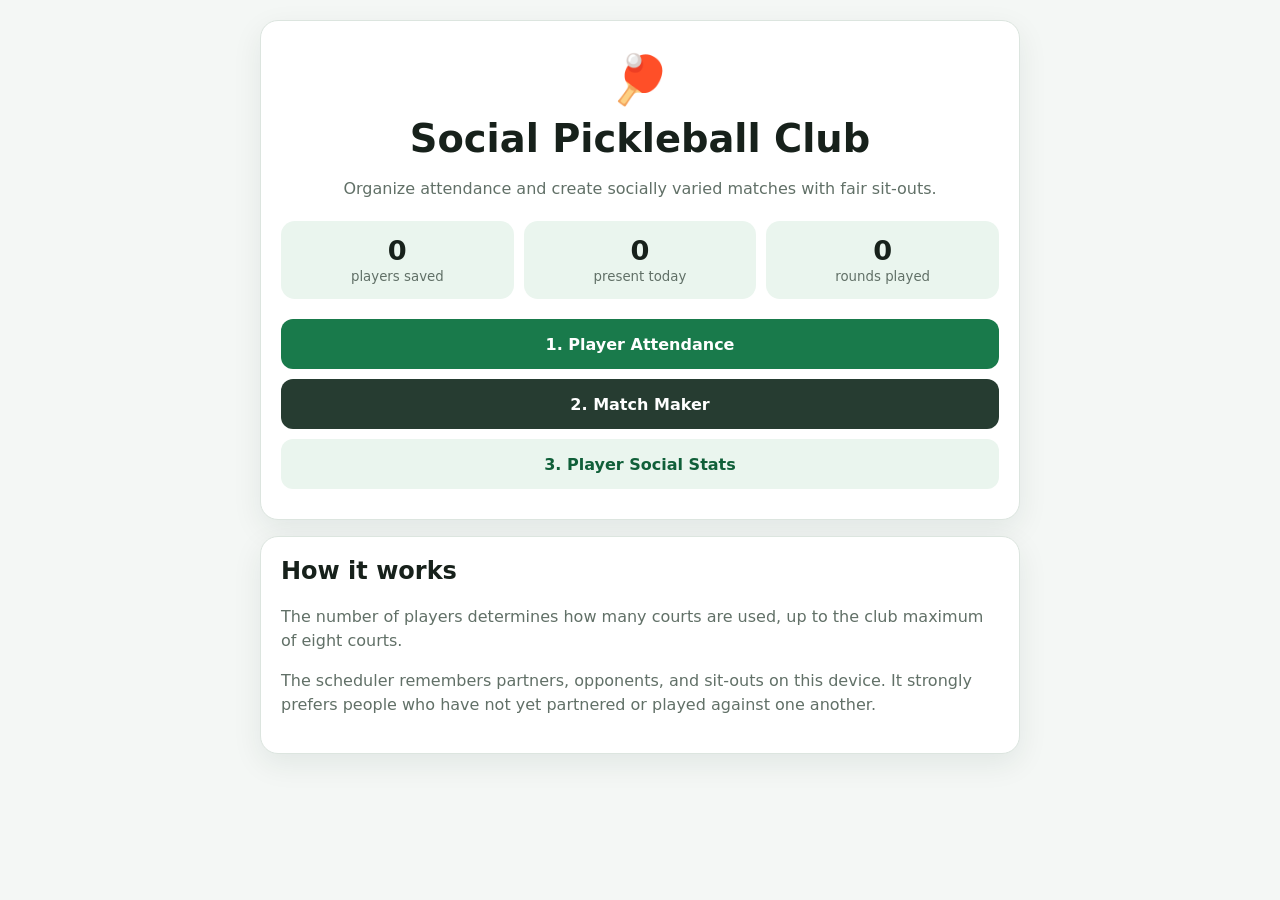
==== index.html @ 4aec197f "Add files via upload" ====
<!doctype html>
<html lang="en">
<head>
  <meta charset="utf-8">
  <meta name="viewport" content="width=device-width, initial-scale=1">
  <title>Social Pickleball Club</title>
  <link rel="stylesheet" href="styles.css">
</head>
<body>
  <main class="shell">
    <section class="hero card">
      <div class="brand-mark">🏓</div>
      <h1>Social Pickleball Club</h1>
      <p class="lead">Organize attendance and create socially varied matches with fair sit-outs.</p>

      <div class="summary-grid">
        <div class="stat"><span id="savedPlayers">0</span><small>players saved</small></div>
        <div class="stat"><span id="presentPlayers">0</span><small>present today</small></div>
        <div class="stat"><span id="roundCount">0</span><small>rounds played</small></div>
      </div>

      <div class="stack">
        <a class="button primary" href="attendance.html">1. Player Attendance</a>
        <a class="button secondary" href="matches.html">2. Match Maker</a>
        <a class="button ghost" href="stats.html">3. Player Social Stats</a>
      </div>
    </section>

    <section class="card info">
      <h2>How it works</h2>
      <p>The number of players determines how many courts are used, up to the club maximum of eight courts.</p>
      <p>The scheduler remembers partners, opponents, and sit-outs on this device. It strongly prefers people who have not yet partnered or played against one another.</p>
    </section>
  </main>
  <script src="storage.js"></script>
  <script>
    const state = PickleStorage.load();
    document.getElementById('savedPlayers').textContent = state.players.length;
    document.getElementById('presentPlayers').textContent = state.players.filter(p => p.present).length;
    document.getElementById('roundCount').textContent = state.rounds.length;
  </script>
</body>
</html>
---- styles.css ----
:root {
  --bg: #f4f7f5;
  --card: #ffffff;
  --ink: #17211b;
  --muted: #617067;
  --line: #dce5df;
  --accent: #197a4b;
  --accent-dark: #105f39;
  --soft: #eaf5ee;
  --danger: #a53b32;
  --shadow: 0 10px 30px rgba(18, 55, 35, 0.08);
}

* { box-sizing: border-box; }
html { -webkit-text-size-adjust: 100%; }
body {
  margin: 0;
  font-family: system-ui, -apple-system, BlinkMacSystemFont, "Segoe UI", sans-serif;
  background: var(--bg);
  color: var(--ink);
}
button, input, select { font: inherit; }
button { cursor: pointer; }

.shell {
  width: min(100% - 24px, 760px);
  margin: 0 auto;
  padding: 20px 0 90px;
}
.shell.wide { width: min(100% - 24px, 1040px); }

.card {
  background: var(--card);
  border: 1px solid var(--line);
  border-radius: 18px;
  box-shadow: var(--shadow);
  padding: 20px;
  margin-bottom: 16px;
}

.hero { text-align: center; padding: 30px 20px; }
.brand-mark { font-size: 48px; }
h1 { font-size: clamp(1.6rem, 6vw, 2.4rem); margin: 8px 0; }
h2 { margin-top: 0; }
.lead, .muted, .info p { color: var(--muted); line-height: 1.5; }

.topbar {
  display: flex;
  align-items: center;
  gap: 14px;
  padding: 6px 2px 16px;
}
.topbar h1 { margin: 0; font-size: clamp(1.35rem,5vw,2rem); }
.back-link { color: var(--accent-dark); text-decoration: none; font-weight: 700; white-space: nowrap; }

.summary-grid {
  display: grid;
  grid-template-columns: repeat(3,1fr);
  gap: 10px;
  margin: 20px 0;
}
.stat {
  background: var(--soft);
  border-radius: 14px;
  padding: 14px 8px;
  text-align: center;
}
.stat span { display: block; font-size: 1.7rem; font-weight: 800; }
.stat small { color: var(--muted); }

.stack { display: grid; gap: 10px; }
.button {
  display: inline-flex;
  align-items: center;
  justify-content: center;
  min-height: 50px;
  padding: 12px 16px;
  border: 0;
  border-radius: 12px;
  font-weight: 800;
  text-decoration: none;
}
.primary { background: var(--accent); color: white; }
.primary:hover { background: var(--accent-dark); }
.secondary { background: #263c31; color: white; }
.ghost { background: var(--soft); color: var(--accent-dark); }
.danger { background: #f8e7e5; color: var(--danger); }
.compact { min-height: 40px; padding: 8px 12px; }

.add-row { display: grid; grid-template-columns: 1fr auto; gap: 8px; }
input, select {
  width: 100%;
  min-height: 46px;
  border: 1px solid #cbd8d0;
  border-radius: 11px;
  padding: 10px 12px;
  background: white;
}
.toolbar { display: flex; flex-wrap: wrap; gap: 8px; margin: 12px 0; }

.attendance-summary {
  display: flex;
  justify-content: space-between;
  gap: 12px;
  padding: 12px 0;
  border-top: 1px solid var(--line);
  border-bottom: 1px solid var(--line);
  color: var(--muted);
}
.player-list { margin-top: 8px; }
.player-row {
  display: flex;
  align-items: center;
  justify-content: space-between;
  min-height: 54px;
  border-bottom: 1px solid var(--line);
}
.player-check { display: flex; align-items: center; gap: 12px; flex: 1; font-weight: 650; }
.player-check input { width: 22px; min-height: auto; height: 22px; }
.icon-button {
  width: 42px; height: 42px; border: 0; background: transparent;
  font-size: 26px; color: #8e413b;
}
.empty { color: var(--muted); text-align: center; padding: 14px; }

.sticky-actions {
  position: fixed;
  left: 12px; right: 12px; bottom: 12px;
  display: flex;
  justify-content: center;
  pointer-events: none;
}
.sticky-actions .button {
  width: min(100%, 736px);
  box-shadow: 0 8px 30px rgba(0,0,0,.18);
  pointer-events: auto;
}

.settings-row {
  display: grid;
  grid-template-columns: repeat(3,1fr);
  gap: 12px;
}
.settings-row label { color: var(--muted); font-size: .9rem; }
.settings-row select { margin-top: 5px; }

.round-heading { display: flex; justify-content: space-between; align-items: center; gap: 10px; }
.round-heading h2 { margin: 0; }
.pill, .chip {
  display: inline-block;
  background: var(--soft);
  color: var(--accent-dark);
  border-radius: 999px;
  padding: 7px 10px;
  font-weight: 800;
}
.court-grid {
  display: grid;
  grid-template-columns: repeat(3,1fr);
  gap: 12px;
  margin-top: 16px;
}
.court-card {
  border: 1px solid var(--line);
  border-radius: 16px;
  padding: 14px;
  text-align: center;
  background: #fbfdfb;
}
.court-card h3 { margin: 0 0 10px; color: var(--accent-dark); }
.team { font-weight: 800; line-height: 1.45; }
.team span { color: var(--muted); font-weight: 600; }
.vs { font-size: .75rem; font-weight: 900; color: var(--muted); margin: 8px 0; }
.bye-box {
  margin-top: 16px;
  padding: 14px;
  background: #fff7df;
  border-radius: 14px;
}
.bye-box h3 { margin-top: 0; }
.chips { display: flex; flex-wrap: wrap; gap: 8px; }
.history-round { border-top: 1px solid var(--line); padding: 10px 0; }
.history-round summary { cursor: pointer; font-weight: 800; }
.history-round summary span { color: var(--muted); font-weight: 500; }
.history-body { color: var(--muted); }
.hidden { display: none !important; }

@media (max-width: 700px) {
  .settings-row { grid-template-columns: 1fr; }
  .court-grid { grid-template-columns: 1fr 1fr; }
  .attendance-summary { flex-direction: column; gap: 4px; }
}
@media (max-width: 430px) {
  .shell { width: min(100% - 16px, 760px); padding-top: 10px; }
  .card { border-radius: 14px; padding: 15px; }
  .summary-grid { gap: 6px; }
  .stat { padding: 10px 5px; }
  .stat span { font-size: 1.4rem; }
  .stat small { font-size: .72rem; }
  .court-grid { grid-template-columns: 1fr; }
  .topbar { align-items: flex-start; flex-direction: column; gap: 5px; }
}


.table-wrap {
  width: 100%;
  overflow-x: auto;
}
.stats-table {
  width: 100%;
  border-collapse: collapse;
  margin-top: 10px;
}
.stats-table th,
.stats-table td {
  padding: 12px 10px;
  border-bottom: 1px solid var(--line);
  text-align: left;
}
.stats-table th {
  color: var(--accent-dark);
  font-size: .9rem;
}
.stats-table td:not(:first-child),
.stats-table th:not(:first-child) {
  text-align: center;
}

@media (max-width: 620px) {
  .stats-table,
  .stats-table thead,
  .stats-table tbody,
  .stats-table th,
  .stats-table td,
  .stats-table tr {
    display: block;
    width: 100%;
  }

  .stats-table thead {
    display: none;
  }

  .stats-table tr {
    border: 1px solid var(--line);
    border-radius: 12px;
    margin-bottom: 10px;
    padding: 8px 10px;
    background: #fbfdfb;
  }

  .stats-table td {
    display: flex;
    justify-content: space-between;
    gap: 12px;
    border-bottom: 1px solid var(--line);
    text-align: right !important;
    padding: 8px 0;
  }

  .stats-table td:last-child {
    border-bottom: 0;
  }

  .stats-table td::before {
    content: attr(data-label);
    font-weight: 700;
    color: var(--muted);
    text-align: left;
  }
}
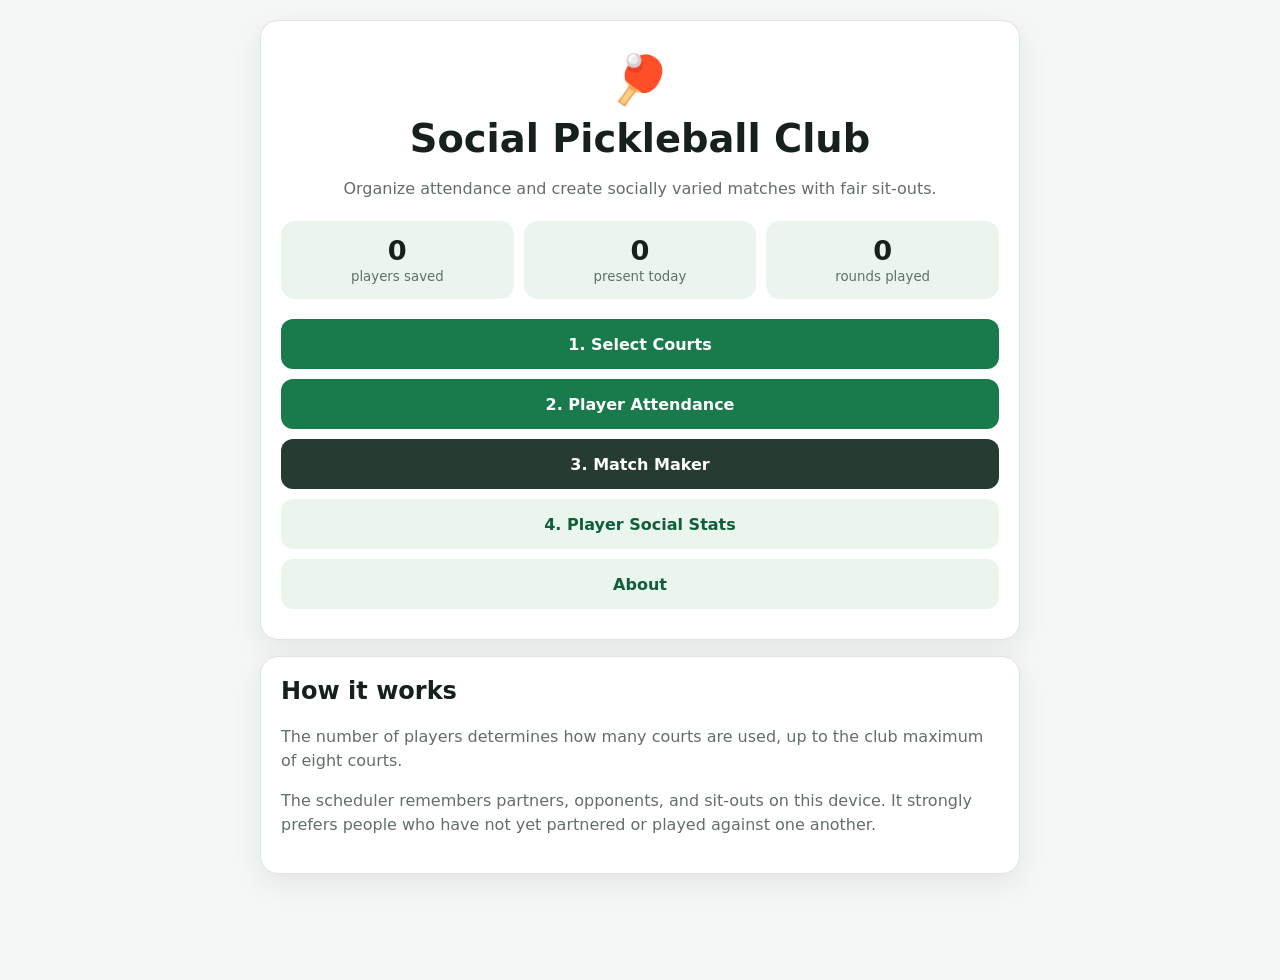
==== commit a1b53832: "Add files via upload" ====
--- a/index.html
+++ b/index.html
@@ -20,10 +20,12 @@
       </div>
 
       <div class="stack">
-        <a class="button primary" href="attendance.html">1. Player Attendance</a>
-        <a class="button secondary" href="matches.html">2. Match Maker</a>
-        <a class="button ghost" href="stats.html">3. Player Social Stats</a>
-      </div>
+<a class="button primary" href="courts.html">1. Select Courts</a>
+<a class="button primary" href="attendance.html">2. Player Attendance</a>
+<a class="button secondary" href="matches.html">3. Match Maker</a>
+<a class="button ghost" href="stats.html">4. Player Social Stats</a>
+<a class="button ghost" href="about.html">About</a>
+</div>
     </section>
 
     <section class="card info">
--- a/styles.css
+++ b/styles.css
@@ -269,3 +269,38 @@
     text-align: left;
   }
 }
+
+.court-select-grid{display:grid;grid-template-columns:repeat(5,1fr);gap:10px;margin:18px 0}
+.court-toggle{position:relative}.court-toggle input{position:absolute;opacity:0;pointer-events:none}
+.court-toggle span{display:flex;min-height:58px;align-items:center;justify-content:center;border:2px solid var(--line);border-radius:14px;font-weight:850;font-size:1.15rem;background:white}
+.court-toggle input:checked+span{border-color:var(--accent);background:var(--soft);color:var(--accent-dark)}
+.court-setting{display:flex;flex-direction:column;gap:5px;color:var(--muted);font-size:.9rem}
+.court-setting strong{color:var(--ink);font-size:1.05rem}.court-setting a{color:var(--accent-dark);font-weight:800}
+.court-card h3{font-size:1.55rem}.court-card .team{font-size:1.42rem;line-height:1.5}.court-card .vs{font-size:.92rem}
+.player-name-chip{font-size:1.12rem;padding:9px 13px}.history-body p{font-size:1.05rem;line-height:1.45}
+@media(max-width:620px){.court-select-grid{grid-template-columns:repeat(2,1fr)}.court-card h3{font-size:1.65rem}.court-card .team{font-size:1.5rem}}
+
+.about-copy {
+  max-width: 680px;
+  margin: 12px auto 24px;
+}
+.about-version {
+  text-align: left;
+  margin: 24px 0;
+}
+.about-version h2 {
+  margin-bottom: 14px;
+}
+.version-entry {
+  padding: 14px 0;
+  border-top: 1px solid var(--line);
+}
+.version-entry h3 {
+  margin: 0 0 6px;
+  color: var(--accent-dark);
+}
+.version-entry p {
+  margin: 0;
+  color: var(--muted);
+  line-height: 1.5;
+}
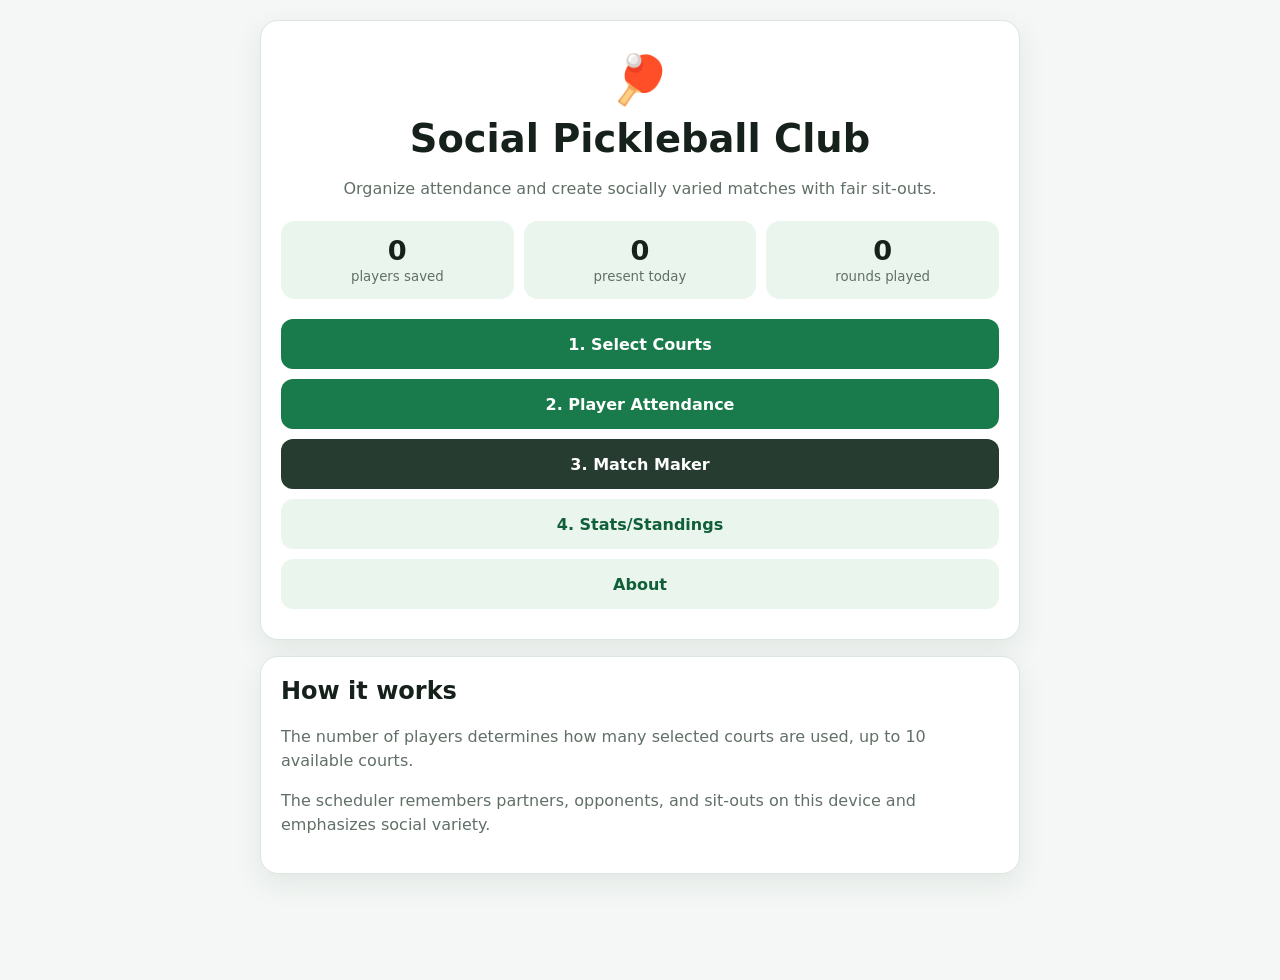
==== commit 1d987bf6: "Add files via upload" ====
--- a/index.html
+++ b/index.html
@@ -1,45 +1 @@
-<!doctype html>
-<html lang="en">
-<head>
-  <meta charset="utf-8">
-  <meta name="viewport" content="width=device-width, initial-scale=1">
-  <title>Social Pickleball Club</title>
-  <link rel="stylesheet" href="styles.css">
-</head>
-<body>
-  <main class="shell">
-    <section class="hero card">
-      <div class="brand-mark">🏓</div>
-      <h1>Social Pickleball Club</h1>
-      <p class="lead">Organize attendance and create socially varied matches with fair sit-outs.</p>
-
-      <div class="summary-grid">
-        <div class="stat"><span id="savedPlayers">0</span><small>players saved</small></div>
-        <div class="stat"><span id="presentPlayers">0</span><small>present today</small></div>
-        <div class="stat"><span id="roundCount">0</span><small>rounds played</small></div>
-      </div>
-
-      <div class="stack">
-<a class="button primary" href="courts.html">1. Select Courts</a>
-<a class="button primary" href="attendance.html">2. Player Attendance</a>
-<a class="button secondary" href="matches.html">3. Match Maker</a>
-<a class="button ghost" href="stats.html">4. Player Social Stats</a>
-<a class="button ghost" href="about.html">About</a>
-</div>
-    </section>
-
-    <section class="card info">
-      <h2>How it works</h2>
-      <p>The number of players determines how many courts are used, up to the club maximum of eight courts.</p>
-      <p>The scheduler remembers partners, opponents, and sit-outs on this device. It strongly prefers people who have not yet partnered or played against one another.</p>
-    </section>
-  </main>
-  <script src="storage.js"></script>
-  <script>
-    const state = PickleStorage.load();
-    document.getElementById('savedPlayers').textContent = state.players.length;
-    document.getElementById('presentPlayers').textContent = state.players.filter(p => p.present).length;
-    document.getElementById('roundCount').textContent = state.rounds.length;
-  </script>
-</body>
-</html>
+<!doctype html><html><head><meta charset="utf-8"><meta name="viewport" content="width=device-width,initial-scale=1"><title>Social Pickleball Club</title><link rel="stylesheet" href="styles.css"></head><body><main class="shell"><section class="hero card"><div class="brand-mark">🏓</div><h1>Social Pickleball Club</h1><p class="lead">Organize attendance and create socially varied matches with fair sit-outs.</p><div class="summary-grid"><div class="stat"><span id="savedPlayers">0</span><small>players saved</small></div><div class="stat"><span id="presentPlayers">0</span><small>present today</small></div><div class="stat"><span id="roundCount">0</span><small>rounds played</small></div></div><div class="stack"><a class="button primary" href="courts.html">1. Select Courts</a><a class="button primary" href="attendance.html">2. Player Attendance</a><a class="button secondary" href="matches.html">3. Match Maker</a><a class="button ghost" href="stats.html">4. Stats/Standings</a><a class="button ghost" href="about.html">About</a></div></section><section class="card info"><h2>How it works</h2><p>The number of players determines how many selected courts are used, up to 10 available courts.</p><p>The scheduler remembers partners, opponents, and sit-outs on this device and emphasizes social variety.</p></section></main><script src="storage.js"></script><script>const s=PickleStorage.load();savedPlayers.textContent=s.players.length;presentPlayers.textContent=s.players.filter(p=>p.present).length;roundCount.textContent=s.rounds.length;</script></body></html>
--- a/styles.css
+++ b/styles.css
@@ -1,306 +1,4 @@
-:root {
-  --bg: #f4f7f5;
-  --card: #ffffff;
-  --ink: #17211b;
-  --muted: #617067;
-  --line: #dce5df;
-  --accent: #197a4b;
-  --accent-dark: #105f39;
-  --soft: #eaf5ee;
-  --danger: #a53b32;
-  --shadow: 0 10px 30px rgba(18, 55, 35, 0.08);
-}
-
-* { box-sizing: border-box; }
-html { -webkit-text-size-adjust: 100%; }
-body {
-  margin: 0;
-  font-family: system-ui, -apple-system, BlinkMacSystemFont, "Segoe UI", sans-serif;
-  background: var(--bg);
-  color: var(--ink);
-}
-button, input, select { font: inherit; }
-button { cursor: pointer; }
-
-.shell {
-  width: min(100% - 24px, 760px);
-  margin: 0 auto;
-  padding: 20px 0 90px;
-}
-.shell.wide { width: min(100% - 24px, 1040px); }
-
-.card {
-  background: var(--card);
-  border: 1px solid var(--line);
-  border-radius: 18px;
-  box-shadow: var(--shadow);
-  padding: 20px;
-  margin-bottom: 16px;
-}
-
-.hero { text-align: center; padding: 30px 20px; }
-.brand-mark { font-size: 48px; }
-h1 { font-size: clamp(1.6rem, 6vw, 2.4rem); margin: 8px 0; }
-h2 { margin-top: 0; }
-.lead, .muted, .info p { color: var(--muted); line-height: 1.5; }
-
-.topbar {
-  display: flex;
-  align-items: center;
-  gap: 14px;
-  padding: 6px 2px 16px;
-}
-.topbar h1 { margin: 0; font-size: clamp(1.35rem,5vw,2rem); }
-.back-link { color: var(--accent-dark); text-decoration: none; font-weight: 700; white-space: nowrap; }
-
-.summary-grid {
-  display: grid;
-  grid-template-columns: repeat(3,1fr);
-  gap: 10px;
-  margin: 20px 0;
-}
-.stat {
-  background: var(--soft);
-  border-radius: 14px;
-  padding: 14px 8px;
-  text-align: center;
-}
-.stat span { display: block; font-size: 1.7rem; font-weight: 800; }
-.stat small { color: var(--muted); }
-
-.stack { display: grid; gap: 10px; }
-.button {
-  display: inline-flex;
-  align-items: center;
-  justify-content: center;
-  min-height: 50px;
-  padding: 12px 16px;
-  border: 0;
-  border-radius: 12px;
-  font-weight: 800;
-  text-decoration: none;
-}
-.primary { background: var(--accent); color: white; }
-.primary:hover { background: var(--accent-dark); }
-.secondary { background: #263c31; color: white; }
-.ghost { background: var(--soft); color: var(--accent-dark); }
-.danger { background: #f8e7e5; color: var(--danger); }
-.compact { min-height: 40px; padding: 8px 12px; }
-
-.add-row { display: grid; grid-template-columns: 1fr auto; gap: 8px; }
-input, select {
-  width: 100%;
-  min-height: 46px;
-  border: 1px solid #cbd8d0;
-  border-radius: 11px;
-  padding: 10px 12px;
-  background: white;
-}
-.toolbar { display: flex; flex-wrap: wrap; gap: 8px; margin: 12px 0; }
-
-.attendance-summary {
-  display: flex;
-  justify-content: space-between;
-  gap: 12px;
-  padding: 12px 0;
-  border-top: 1px solid var(--line);
-  border-bottom: 1px solid var(--line);
-  color: var(--muted);
-}
-.player-list { margin-top: 8px; }
-.player-row {
-  display: flex;
-  align-items: center;
-  justify-content: space-between;
-  min-height: 54px;
-  border-bottom: 1px solid var(--line);
-}
-.player-check { display: flex; align-items: center; gap: 12px; flex: 1; font-weight: 650; }
-.player-check input { width: 22px; min-height: auto; height: 22px; }
-.icon-button {
-  width: 42px; height: 42px; border: 0; background: transparent;
-  font-size: 26px; color: #8e413b;
-}
-.empty { color: var(--muted); text-align: center; padding: 14px; }
-
-.sticky-actions {
-  position: fixed;
-  left: 12px; right: 12px; bottom: 12px;
-  display: flex;
-  justify-content: center;
-  pointer-events: none;
-}
-.sticky-actions .button {
-  width: min(100%, 736px);
-  box-shadow: 0 8px 30px rgba(0,0,0,.18);
-  pointer-events: auto;
-}
-
-.settings-row {
-  display: grid;
-  grid-template-columns: repeat(3,1fr);
-  gap: 12px;
-}
-.settings-row label { color: var(--muted); font-size: .9rem; }
-.settings-row select { margin-top: 5px; }
-
-.round-heading { display: flex; justify-content: space-between; align-items: center; gap: 10px; }
-.round-heading h2 { margin: 0; }
-.pill, .chip {
-  display: inline-block;
-  background: var(--soft);
-  color: var(--accent-dark);
-  border-radius: 999px;
-  padding: 7px 10px;
-  font-weight: 800;
-}
-.court-grid {
-  display: grid;
-  grid-template-columns: repeat(3,1fr);
-  gap: 12px;
-  margin-top: 16px;
-}
-.court-card {
-  border: 1px solid var(--line);
-  border-radius: 16px;
-  padding: 14px;
-  text-align: center;
-  background: #fbfdfb;
-}
-.court-card h3 { margin: 0 0 10px; color: var(--accent-dark); }
-.team { font-weight: 800; line-height: 1.45; }
-.team span { color: var(--muted); font-weight: 600; }
-.vs { font-size: .75rem; font-weight: 900; color: var(--muted); margin: 8px 0; }
-.bye-box {
-  margin-top: 16px;
-  padding: 14px;
-  background: #fff7df;
-  border-radius: 14px;
-}
-.bye-box h3 { margin-top: 0; }
-.chips { display: flex; flex-wrap: wrap; gap: 8px; }
-.history-round { border-top: 1px solid var(--line); padding: 10px 0; }
-.history-round summary { cursor: pointer; font-weight: 800; }
-.history-round summary span { color: var(--muted); font-weight: 500; }
-.history-body { color: var(--muted); }
-.hidden { display: none !important; }
-
-@media (max-width: 700px) {
-  .settings-row { grid-template-columns: 1fr; }
-  .court-grid { grid-template-columns: 1fr 1fr; }
-  .attendance-summary { flex-direction: column; gap: 4px; }
-}
-@media (max-width: 430px) {
-  .shell { width: min(100% - 16px, 760px); padding-top: 10px; }
-  .card { border-radius: 14px; padding: 15px; }
-  .summary-grid { gap: 6px; }
-  .stat { padding: 10px 5px; }
-  .stat span { font-size: 1.4rem; }
-  .stat small { font-size: .72rem; }
-  .court-grid { grid-template-columns: 1fr; }
-  .topbar { align-items: flex-start; flex-direction: column; gap: 5px; }
-}
-
-
-.table-wrap {
-  width: 100%;
-  overflow-x: auto;
-}
-.stats-table {
-  width: 100%;
-  border-collapse: collapse;
-  margin-top: 10px;
-}
-.stats-table th,
-.stats-table td {
-  padding: 12px 10px;
-  border-bottom: 1px solid var(--line);
-  text-align: left;
-}
-.stats-table th {
-  color: var(--accent-dark);
-  font-size: .9rem;
-}
-.stats-table td:not(:first-child),
-.stats-table th:not(:first-child) {
-  text-align: center;
-}
-
-@media (max-width: 620px) {
-  .stats-table,
-  .stats-table thead,
-  .stats-table tbody,
-  .stats-table th,
-  .stats-table td,
-  .stats-table tr {
-    display: block;
-    width: 100%;
-  }
-
-  .stats-table thead {
-    display: none;
-  }
-
-  .stats-table tr {
-    border: 1px solid var(--line);
-    border-radius: 12px;
-    margin-bottom: 10px;
-    padding: 8px 10px;
-    background: #fbfdfb;
-  }
-
-  .stats-table td {
-    display: flex;
-    justify-content: space-between;
-    gap: 12px;
-    border-bottom: 1px solid var(--line);
-    text-align: right !important;
-    padding: 8px 0;
-  }
-
-  .stats-table td:last-child {
-    border-bottom: 0;
-  }
-
-  .stats-table td::before {
-    content: attr(data-label);
-    font-weight: 700;
-    color: var(--muted);
-    text-align: left;
-  }
-}
-
-.court-select-grid{display:grid;grid-template-columns:repeat(5,1fr);gap:10px;margin:18px 0}
-.court-toggle{position:relative}.court-toggle input{position:absolute;opacity:0;pointer-events:none}
-.court-toggle span{display:flex;min-height:58px;align-items:center;justify-content:center;border:2px solid var(--line);border-radius:14px;font-weight:850;font-size:1.15rem;background:white}
-.court-toggle input:checked+span{border-color:var(--accent);background:var(--soft);color:var(--accent-dark)}
-.court-setting{display:flex;flex-direction:column;gap:5px;color:var(--muted);font-size:.9rem}
-.court-setting strong{color:var(--ink);font-size:1.05rem}.court-setting a{color:var(--accent-dark);font-weight:800}
-.court-card h3{font-size:1.55rem}.court-card .team{font-size:1.42rem;line-height:1.5}.court-card .vs{font-size:.92rem}
-.player-name-chip{font-size:1.12rem;padding:9px 13px}.history-body p{font-size:1.05rem;line-height:1.45}
-@media(max-width:620px){.court-select-grid{grid-template-columns:repeat(2,1fr)}.court-card h3{font-size:1.65rem}.court-card .team{font-size:1.5rem}}
-
-.about-copy {
-  max-width: 680px;
-  margin: 12px auto 24px;
-}
-.about-version {
-  text-align: left;
-  margin: 24px 0;
-}
-.about-version h2 {
-  margin-bottom: 14px;
-}
-.version-entry {
-  padding: 14px 0;
-  border-top: 1px solid var(--line);
-}
-.version-entry h3 {
-  margin: 0 0 6px;
-  color: var(--accent-dark);
-}
-.version-entry p {
-  margin: 0;
-  color: var(--muted);
-  line-height: 1.5;
-}
+:root{--bg:#f4f7f5;--card:#fff;--ink:#17211b;--muted:#617067;--line:#dce5df;--accent:#197a4b;--accent-dark:#105f39;--soft:#eaf5ee;--danger:#a53b32;--shadow:0 10px 30px rgba(18,55,35,.08)}*{box-sizing:border-box}html{-webkit-text-size-adjust:100%}body{margin:0;font-family:system-ui,-apple-system,BlinkMacSystemFont,"Segoe UI",sans-serif;background:var(--bg);color:var(--ink)}button,input,select{font:inherit}button{cursor:pointer}.shell{width:min(100% - 24px,760px);margin:0 auto;padding:20px 0 90px}.shell.wide{width:min(100% - 24px,1040px)}.card{background:var(--card);border:1px solid var(--line);border-radius:18px;box-shadow:var(--shadow);padding:20px;margin-bottom:16px}.hero{text-align:center;padding:30px 20px}.brand-mark{font-size:48px}h1{font-size:clamp(1.6rem,6vw,2.4rem);margin:8px 0}h2{margin-top:0}.lead,.muted,.info p{color:var(--muted);line-height:1.5}.topbar{display:flex;align-items:center;gap:14px;padding:6px 2px 16px}.topbar h1{margin:0;font-size:clamp(1.35rem,5vw,2rem)}.back-link{color:var(--accent-dark);text-decoration:none;font-weight:700;white-space:nowrap}.summary-grid{display:grid;grid-template-columns:repeat(3,1fr);gap:10px;margin:20px 0}.stat{background:var(--soft);border-radius:14px;padding:14px 8px;text-align:center}.stat span{display:block;font-size:1.7rem;font-weight:800}.stat small{color:var(--muted)}.stack{display:grid;gap:10px}.button{display:inline-flex;align-items:center;justify-content:center;min-height:50px;padding:12px 16px;border:0;border-radius:12px;font-weight:800;text-decoration:none}.primary{background:var(--accent);color:#fff}.primary:hover{background:var(--accent-dark)}.secondary{background:#263c31;color:#fff}.ghost{background:var(--soft);color:var(--accent-dark)}.danger{background:#f8e7e5;color:var(--danger)}.compact{min-height:40px;padding:8px 12px}.add-row{display:grid;grid-template-columns:1fr auto;gap:8px}input,select{width:100%;min-height:46px;border:1px solid #cbd8d0;border-radius:11px;padding:10px 12px;background:#fff}.toolbar{display:flex;flex-wrap:wrap;gap:8px;margin:12px 0}.attendance-summary{display:flex;justify-content:space-between;gap:12px;padding:12px 0;border-top:1px solid var(--line);border-bottom:1px solid var(--line);color:var(--muted)}.player-list{margin-top:8px}.player-row{display:flex;align-items:center;justify-content:space-between;min-height:54px;border-bottom:1px solid var(--line)}.player-check{display:flex;align-items:center;gap:12px;flex:1;font-weight:650}.player-check input{width:22px;min-height:auto;height:22px}.icon-button{width:42px;height:42px;border:0;background:transparent;font-size:26px;color:#8e413b}.empty{color:var(--muted);text-align:center;padding:14px}.sticky-actions{position:fixed;left:12px;right:12px;bottom:12px;display:flex;justify-content:center;pointer-events:none}.sticky-actions .button{width:min(100%,736px);box-shadow:0 8px 30px rgba(0,0,0,.18);pointer-events:auto}.settings-row{display:grid;grid-template-columns:repeat(3,1fr);gap:12px}.settings-row label{color:var(--muted);font-size:.9rem}.settings-row select{margin-top:5px}.round-heading{display:flex;justify-content:space-between;align-items:center;gap:10px}.round-heading h2{margin:0}.pill,.chip{display:inline-block;background:var(--soft);color:var(--accent-dark);border-radius:999px;padding:7px 10px;font-weight:800}.court-grid{display:grid;grid-template-columns:repeat(3,1fr);gap:12px;margin-top:16px}.court-card{border:1px solid var(--line);border-radius:16px;padding:14px;text-align:center;background:#fbfdfb}.court-card h3{margin:0 0 10px;color:var(--accent-dark);font-size:1.55rem}.team{font-weight:800;line-height:1.5;font-size:1.42rem}.team span{color:var(--muted);font-weight:600}.vs{font-size:.92rem;font-weight:900;color:var(--muted);margin:8px 0}.bye-box{margin-top:16px;padding:14px;background:#fff7df;border-radius:14px}.bye-box h3{margin-top:0}.chips{display:flex;flex-wrap:wrap;gap:8px}.history-round{border-top:1px solid var(--line);padding:10px 0}.history-round summary{cursor:pointer;font-weight:800}.history-round summary span{color:var(--muted);font-weight:500}.history-body{color:var(--muted)}.history-body p{font-size:1.05rem;line-height:1.45}.hidden{display:none!important}.court-select-grid{display:grid;grid-template-columns:repeat(5,1fr);gap:10px;margin:18px 0}.court-toggle{position:relative}.court-toggle input{position:absolute;opacity:0;pointer-events:none}.court-toggle span{display:flex;min-height:58px;align-items:center;justify-content:center;border:2px solid var(--line);border-radius:14px;font-weight:850;font-size:1.15rem;background:#fff}.court-toggle input:checked+span{border-color:var(--accent);background:var(--soft);color:var(--accent-dark)}.court-setting{display:flex;flex-direction:column;gap:5px;color:var(--muted);font-size:.9rem}.court-setting strong{color:var(--ink);font-size:1.05rem}.court-setting a{color:var(--accent-dark);font-weight:800}.player-name-chip{font-size:1.12rem;padding:9px 13px}.table-wrap{width:100%;overflow-x:auto}.stats-table{width:100%;border-collapse:collapse;margin-top:10px}.stats-table th,.stats-table td{padding:12px 10px;border-bottom:1px solid var(--line);text-align:left}.stats-table th{color:var(--accent-dark);font-size:.9rem}.stats-table td:not(:first-child),.stats-table th:not(:first-child){text-align:center}.about-copy{max-width:680px;margin:12px auto 24px}.about-version{text-align:left;margin:24px 0}.about-version h2{margin-bottom:14px}.version-entry{padding:14px 0;border-top:1px solid var(--line)}.version-entry h3{margin:0 0 6px;color:var(--accent-dark)}.version-entry p{margin:0;color:var(--muted);line-height:1.5}.tournament-control{margin:16px 0 8px;padding:14px;border:1px solid var(--line);border-radius:14px;display:flex;align-items:center;justify-content:space-between;gap:18px;background:#fbfdfb}.small-note{margin:4px 0 0;font-size:.9rem}.switch{position:relative;display:inline-block;width:58px;height:32px;flex:0 0 auto}.switch input{opacity:0;width:0;height:0}.slider{position:absolute;inset:0;background:#c8d1cb;border-radius:999px;transition:.2s}.slider:before{content:"";position:absolute;width:24px;height:24px;left:4px;top:4px;background:#fff;border-radius:50%;transition:.2s;box-shadow:0 2px 6px rgba(0,0,0,.2)}.switch input:checked+.slider{background:var(--accent)}.switch input:checked+.slider:before{transform:translateX(26px)}.score-entry{display:grid;grid-template-columns:1fr 1fr;gap:8px;margin-top:14px;padding-top:12px;border-top:1px solid var(--line)}.score-entry label{font-size:.82rem;color:var(--muted);font-weight:700}.score-entry input{margin-top:5px;text-align:center;font-size:1.25rem;font-weight:800}button:disabled{opacity:.45;cursor:not-allowed;filter:grayscale(.2)}
+@media(max-width:700px){.settings-row{grid-template-columns:1fr}.court-grid{grid-template-columns:1fr 1fr}.attendance-summary{flex-direction:column;gap:4px}}
+@media(max-width:620px){.court-select-grid{grid-template-columns:repeat(2,1fr)}.court-card h3{font-size:1.65rem}.court-card .team{font-size:1.5rem}.stats-table,.stats-table thead,.stats-table tbody,.stats-table th,.stats-table td,.stats-table tr{display:block;width:100%}.stats-table thead{display:none}.stats-table tr{border:1px solid var(--line);border-radius:12px;margin-bottom:10px;padding:8px 10px;background:#fbfdfb}.stats-table td{display:flex;justify-content:space-between;gap:12px;border-bottom:1px solid var(--line);text-align:right!important;padding:8px 0}.stats-table td:last-child{border-bottom:0}.stats-table td::before{content:attr(data-label);font-weight:700;color:var(--muted);text-align:left}}
+@media(max-width:430px){.shell{width:min(100% - 16px,760px);padding-top:10px}.card{border-radius:14px;padding:15px}.summary-grid{gap:6px}.stat{padding:10px 5px}.stat span{font-size:1.4rem}.stat small{font-size:.72rem}.court-grid{grid-template-columns:1fr}.topbar{align-items:flex-start;flex-direction:column;gap:5px}.tournament-control{align-items:flex-start}.score-entry{grid-template-columns:1fr}}
